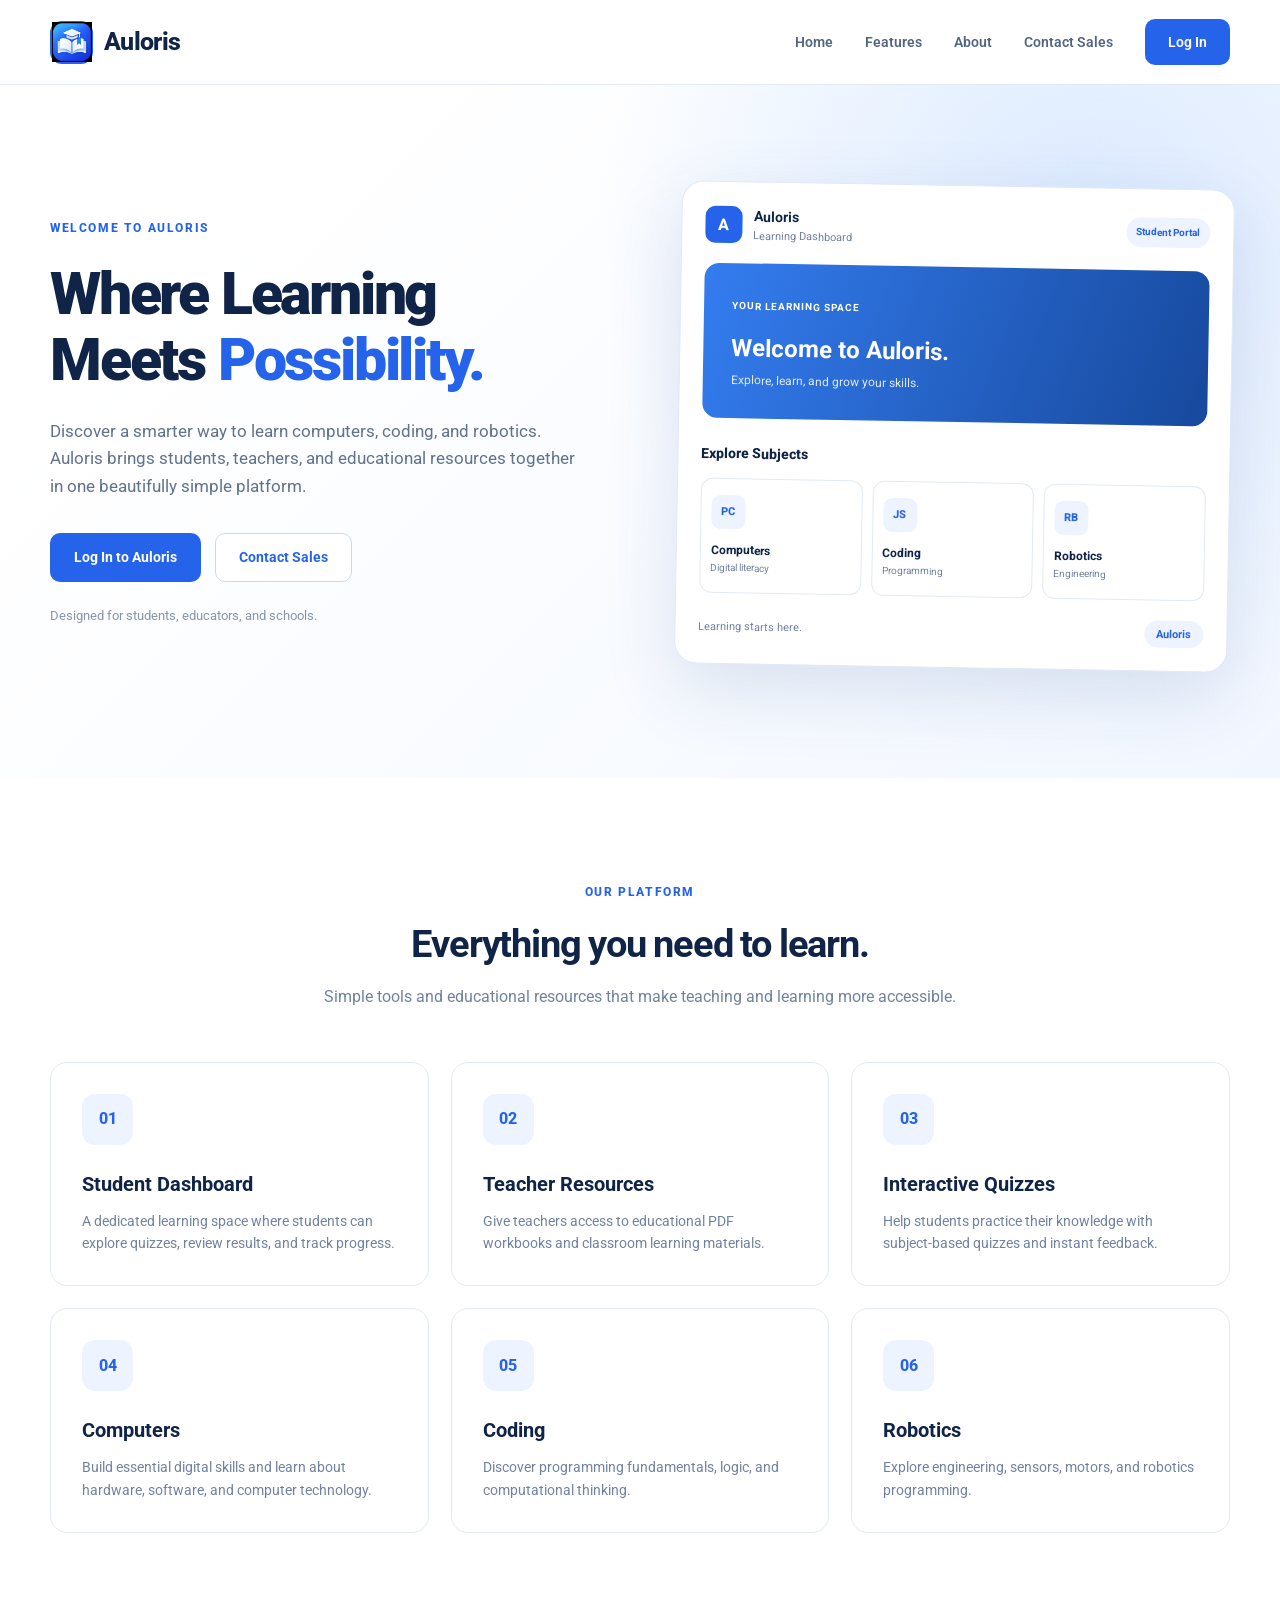
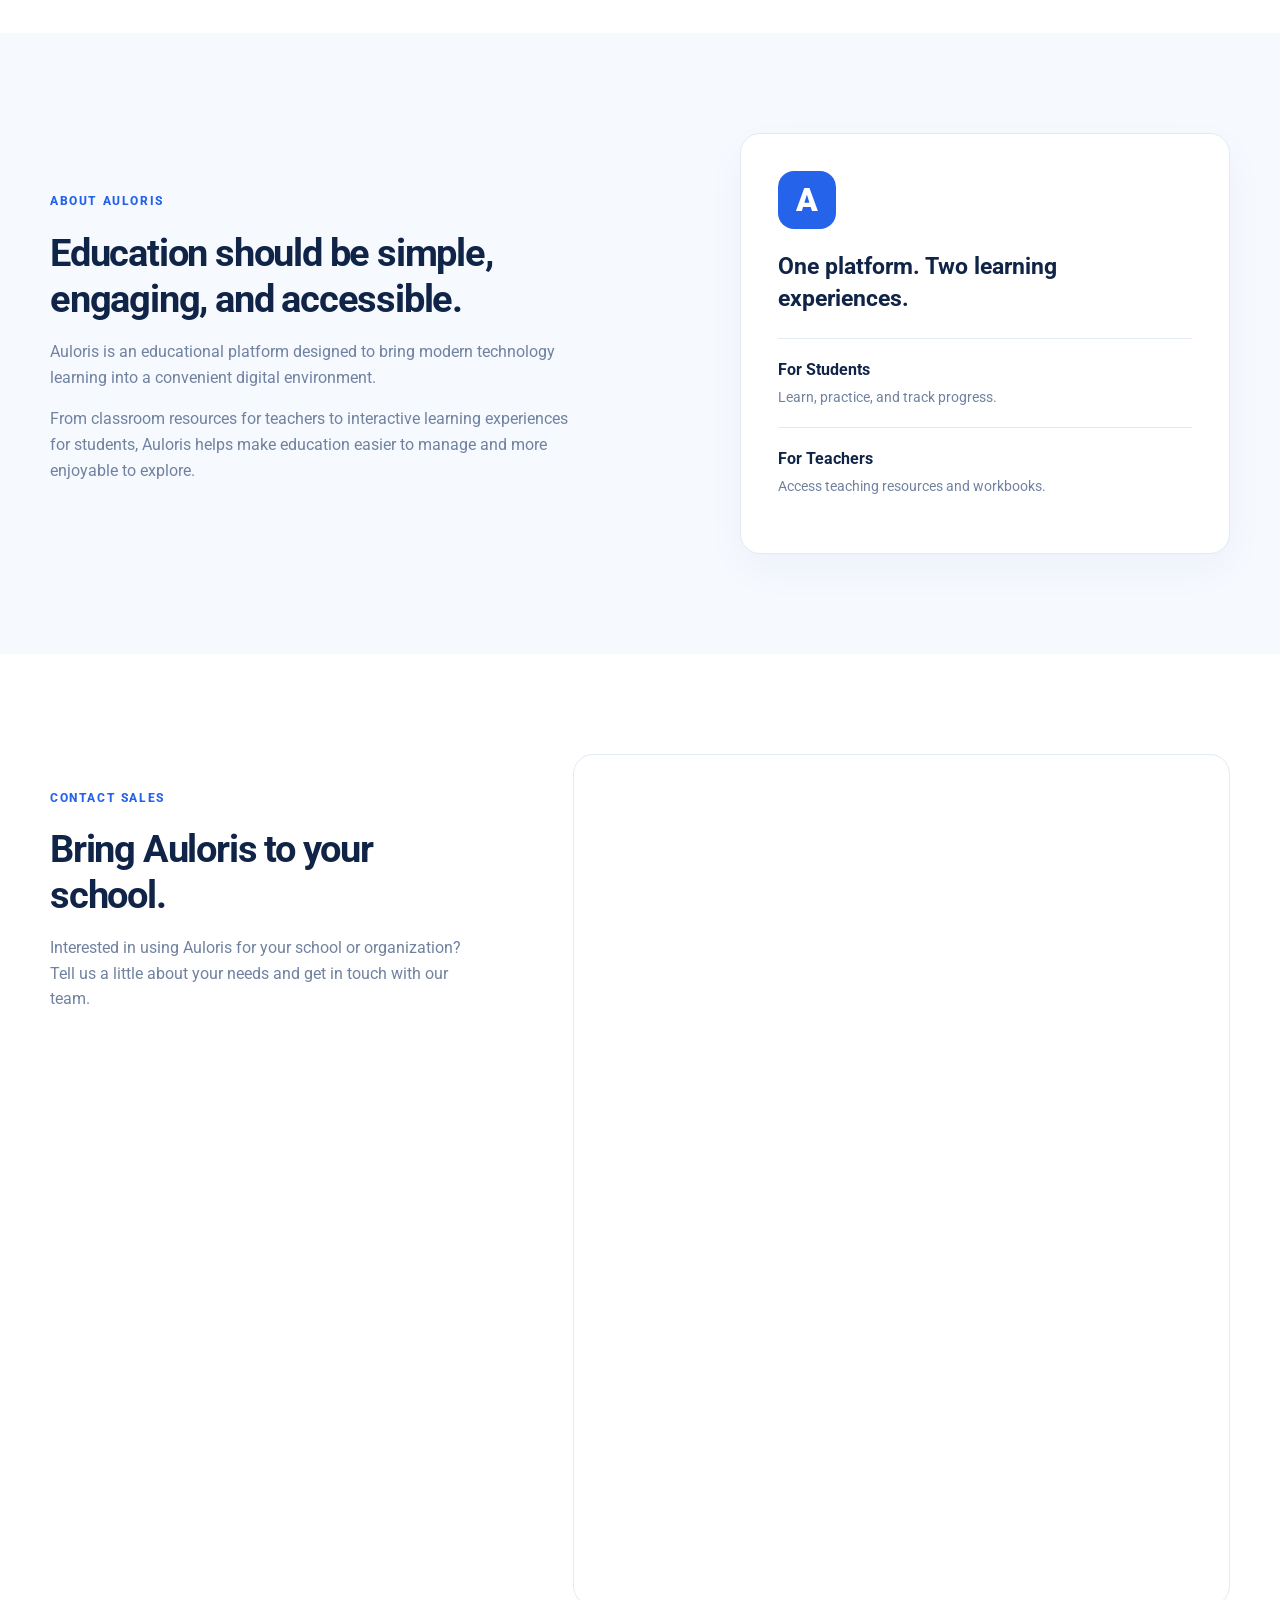
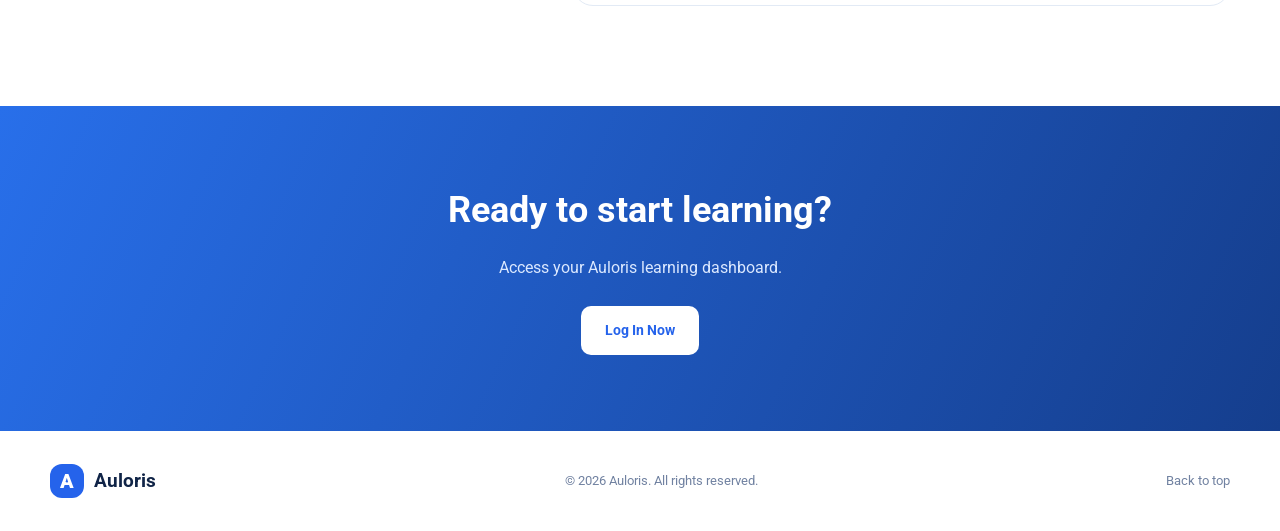
==== index.html @ d4963012 "Initial Commit" ====
<!doctype html>
<html lang="en">
  <head>
    <meta charset="UTF-8" />
    <meta name="viewport" content="width=device-width, initial-scale=1" />
    <meta
      name="description"
      content="Auloris brings computers, coding, and robotics education together in one modern learning platform."
    />

    <link rel="icon" href="favicon.png" type="image/png" />
    <title>Auloris - Learning Made Better</title>

    <link rel="preconnect" href="https://fonts.googleapis.com" />
    <link rel="preconnect" href="https://fonts.gstatic.com" crossorigin />
    <link
      href="https://fonts.googleapis.com/css2?family=Roboto:wght@400;500;600;700;800;900&display=swap"
      rel="stylesheet"
    />
    <link rel="stylesheet" href="index.css" />
    <script src="index.js" defer></script>
  </head>
  <body>
    <header class="site-header">
      <div class="container navbar">
        <a class="brand" href="#home">
          <span class="brand-mark">
            <img src="favicon.png" alt="f" width="40" height="40" />
          </span>
          <span>Auloris</span>
        </a>

        <button
          class="menu-toggle"
          id="menuToggle"
          type="button"
          aria-controls="navLinks"
          aria-expanded="false"
        >
          Menu
        </button>

        <nav class="nav-links" id="navLinks" aria-label="Main navigation">
          <a href="#home">Home</a>
          <a href="#features">Features</a>
          <a href="#about">About</a>
          <a href="#contact">Contact Sales</a>
          <a href="login.html" class="nav-login">Log In</a>
        </nav>
      </div>
    </header>

    <main>
      <section class="hero" id="home">
        <div class="container hero-layout">
          <div class="hero-content">
            <span class="eyebrow">WELCOME TO AULORIS</span>
            <h1>Where Learning Meets <span>Possibility.</span></h1>
            <p>
              Discover a smarter way to learn computers, coding, and robotics.
              Auloris brings students, teachers, and educational resources
              together in one beautifully simple platform.
            </p>

            <div class="hero-actions">
              <a class="btn btn-primary" href="login.html">
                Log In to Auloris
              </a>
              <a class="btn btn-outline" href="#contact"> Contact Sales </a>
            </div>

            <p class="hero-caption">
              Designed for students, educators, and schools.
            </p>
          </div>

          <div
            class="dashboard-preview"
            aria-label="Illustration of the Auloris learning dashboard"
          >
            <div class="preview-header">
              <span class="preview-logo">A</span>
              <div>
                <strong>Auloris</strong>
                <small>Learning Dashboard</small>
              </div>
              <span class="preview-status">Student Portal</span>
            </div>

            <div class="preview-welcome">
              <small>YOUR LEARNING SPACE</small>
              <h3>Welcome to Auloris.</h3>
              <p>Explore, learn, and grow your skills.</p>
            </div>

            <div class="preview-heading">Explore Subjects</div>
            <div class="preview-grid">
              <div class="preview-subject">
                <span class="preview-subject-icon">PC</span>
                <strong>Computers</strong>
                <small>Digital literacy</small>
              </div>
              <div class="preview-subject">
                <span class="preview-subject-icon">JS</span>
                <strong>Coding</strong>
                <small>Programming</small>
              </div>
              <div class="preview-subject">
                <span class="preview-subject-icon">RB</span>
                <strong>Robotics</strong>
                <small>Engineering</small>
              </div>
            </div>

            <div class="preview-footer">
              <span>Learning starts here.</span>
              <span class="preview-pill">Auloris</span>
            </div>
          </div>
        </div>
      </section>

      <section class="features section" id="features">
        <div class="container">
          <div class="section-intro">
            <span class="eyebrow">OUR PLATFORM</span>
            <h2>Everything you need to learn.</h2>
            <p>
              Simple tools and educational resources that make teaching and
              learning more accessible.
            </p>
          </div>

          <div class="feature-grid">
            <article class="feature-card">
              <div class="feature-icon">01</div>
              <h3>Student Dashboard</h3>
              <p>
                A dedicated learning space where students can explore quizzes,
                review results, and track progress.
              </p>
            </article>

            <article class="feature-card">
              <div class="feature-icon">02</div>
              <h3>Teacher Resources</h3>
              <p>
                Give teachers access to educational PDF workbooks and classroom
                learning materials.
              </p>
            </article>

            <article class="feature-card">
              <div class="feature-icon">03</div>
              <h3>Interactive Quizzes</h3>
              <p>
                Help students practice their knowledge with subject-based
                quizzes and instant feedback.
              </p>
            </article>

            <article class="feature-card">
              <div class="feature-icon">04</div>
              <h3>Computers</h3>
              <p>
                Build essential digital skills and learn about hardware,
                software, and computer technology.
              </p>
            </article>

            <article class="feature-card">
              <div class="feature-icon">05</div>
              <h3>Coding</h3>
              <p>
                Discover programming fundamentals, logic, and computational
                thinking.
              </p>
            </article>

            <article class="feature-card">
              <div class="feature-icon">06</div>
              <h3>Robotics</h3>
              <p>
                Explore engineering, sensors, motors, and robotics programming.
              </p>
            </article>
          </div>
        </div>
      </section>

      <section class="about section" id="about">
        <div class="container about-layout">
          <div>
            <span class="eyebrow">ABOUT AULORIS</span>
            <h2>Education should be simple, engaging, and accessible.</h2>
            <p>
              Auloris is an educational platform designed to bring modern
              technology learning into a convenient digital environment.
            </p>
            <p>
              From classroom resources for teachers to interactive learning
              experiences for students, Auloris helps make education easier to
              manage and more enjoyable to explore.
            </p>
          </div>

          <div class="about-panel">
            <div class="about-panel-mark">A</div>
            <h3>One platform. Two learning experiences.</h3>
            <div class="about-role">
              <strong>For Students</strong>
              <span>Learn, practice, and track progress.</span>
            </div>
            <div class="about-role">
              <strong>For Teachers</strong>
              <span>Access teaching resources and workbooks.</span>
            </div>
          </div>
        </div>
      </section>

      <section class="contact section" id="contact">
        <div class="container contact-layout">
          <div class="contact-copy">
            <span class="eyebrow">CONTACT SALES</span>
            <h2>Bring Auloris to your school.</h2>
            <p>
              Interested in using Auloris for your school or organization? Tell
              us a little about your needs and get in touch with our team.
            </p>
          </div>

          <div class="google-form-container">
            <iframe
              src="https://docs.google.com/forms/d/e/1FAIpQLSdR99FXK2ctYrudEVYdhGEdjVnG8lydR7zSAniWCj53tkFxpQ/viewform?usp=dialog"
              title="Auloris Contact Sales Form"
              width="100%"
              height="850"
              frameborder="0"
              marginheight="0"
              marginwidth="0"
              loading="lazy"
            >
              Loading…
            </iframe>
          </div>
        </div>
      </section>

      <section class="bottom-cta">
        <div class="container">
          <h2>Ready to start learning?</h2>
          <p>Access your Auloris learning dashboard.</p>
          <a href="login.html" class="btn btn-light">Log In Now</a>
        </div>
      </section>
    </main>

    <footer class="footer">
      <div class="container footer-layout">
        <div class="footer-brand">
          <span class="brand-mark">A</span>
          <strong>Auloris</strong>
        </div>
        <p>&copy; <span id="year"></span> Auloris. All rights reserved.</p>
        <a href="#home">Back to top</a>
      </div>
    </footer>
  </body>
</html>
---- index.css ----
:root {
  --primary: #2563eb;
  --primary-dark: #174ca7;
  --navy: #102447;
  --text: #253653;
  --muted: #7182a1;
  --background: #f6f9fe;
  --border: #e2eaf5;
  --white: #ffffff;
}

* {
  box-sizing: border-box;
}

html {
  scroll-behavior: smooth;
  scroll-padding-top: 95px;
}

body {
  margin: 0;
  background: var(--white);
  color: var(--navy);
  font-family: "Roboto", sans-serif;
  line-height: 1.6;
}

a {
  text-decoration: none;
  color: inherit;
}

button,
input,
select,
textarea {
  font: inherit;
}

button {
  cursor: pointer;
}

.container {
  width: min(1180px, calc(100% - 48px));
  margin: auto;
}

.site-header {
  position: sticky;
  top: 0;
  z-index: 100;
  background: rgba(255, 255, 255, 0.97);
  border-bottom: 1px solid var(--border);
  backdrop-filter: blur(12px);
}

.navbar {
  min-height: 84px;
  display: flex;
  justify-content: space-between;
  align-items: center;
  gap: 30px;
}

.brand {
  display: flex;
  align-items: center;
  gap: 11px;
  font-size: 25px;
  font-weight: 800;
  letter-spacing: -0.7px;
}

.brand-mark {
  display: grid;
  place-items: center;
  width: 43px;
  height: 43px;
  background: var(--primary);
  color: white;
  border-radius: 12px;
  font-size: 25px;
  font-weight: 900;
}

.nav-links {
  display: flex;
  align-items: center;
  gap: 32px;
}

.nav-links > a {
  color: #526583;
  font-weight: 600;
  font-size: 14px;
  transition: color 0.2s;
}

.nav-links > a:hover {
  color: var(--primary);
}

.nav-links .nav-login {
  background: var(--primary);
  color: white;
  padding: 12px 23px;
  border-radius: 10px;
}

.nav-links .nav-login:hover {
  color: white;
  background: var(--primary-dark);
}

.menu-toggle {
  display: none;
  border: 1px solid var(--border);
  background: white;
  border-radius: 9px;
  padding: 9px 15px;
  color: var(--navy);
  font-weight: 700;
}

.hero {
  padding: 100px 0 110px;
  background:
    radial-gradient(circle at 85% 20%, #dceaff 0, transparent 40%),
    linear-gradient(135deg, #ffffff 20%, #f2f7ff 100%);
  overflow: hidden;
}

.hero-layout {
  display: grid;
  grid-template-columns: 1fr 1fr;
  gap: 75px;
  align-items: center;
}

.eyebrow {
  color: var(--primary);
  font-weight: 800;
  font-size: 12px;
  letter-spacing: 1.6px;
}

.hero h1 {
  font-size: clamp(42px, 4.6vw, 64px);
  letter-spacing: -2.2px;
  line-height: 1.12;
  margin: 22px 0 25px;
  font-weight: 900;
}

.hero h1 span {
  color: var(--primary);
}

.hero-content > p {
  font-size: 17px;
  color: #60728e;
  max-width: 530px;
}

.hero-actions {
  display: flex;
  gap: 14px;
  flex-wrap: wrap;
  margin-top: 33px;
}

.btn {
  display: inline-flex;
  justify-content: center;
  align-items: center;
  min-height: 49px;
  border: 1px solid transparent;
  border-radius: 10px;
  padding: 12px 23px;
  font-size: 14px;
  font-weight: 700;
  transition: 0.2s;
}

.btn-primary {
  background: var(--primary);
  color: white;
}

.btn-primary:hover {
  background: var(--primary-dark);
  transform: translateY(-2px);
}

.btn-outline {
  background: white;
  border-color: #cbd9ee;
  color: var(--primary);
}

.btn-outline:hover {
  background: #edf4ff;
}

.hero-content .hero-caption {
  font-size: 13px;
  margin-top: 24px;
  color: #8795ac;
}

.dashboard-preview {
  background: white;
  padding: 23px;
  border: 1px solid #e0e9f7;
  border-radius: 22px;
  box-shadow: 0 25px 75px rgba(33, 75, 145, 0.14);
  transform: rotate(1deg);
}

.preview-header {
  display: flex;
  align-items: center;
  gap: 11px;
  padding-bottom: 18px;
}

.preview-logo {
  display: grid;
  place-items: center;
  width: 37px;
  height: 37px;
  border-radius: 10px;
  background: var(--primary);
  color: white;
  font-weight: 800;
}

.preview-header strong,
.preview-header small {
  display: block;
}

.preview-header strong {
  font-size: 14px;
}

.preview-header small {
  font-size: 11px;
  color: var(--muted);
}

.preview-status {
  margin-left: auto;
  font-size: 10px;
  background: #eef4ff;
  color: var(--primary);
  padding: 7px 10px;
  border-radius: 20px;
  font-weight: 700;
}

.preview-welcome {
  padding: 28px;
  border-radius: 15px;
  background: linear-gradient(110deg, #347df0, #17499d);
  color: white;
}

.preview-welcome small {
  font-size: 10px;
  letter-spacing: 1px;
  font-weight: 700;
}

.preview-welcome h3 {
  margin: 12px 0 4px;
  font-size: 24px;
}

.preview-welcome p {
  margin: 0;
  font-size: 12px;
  color: #dfeaff;
}

.preview-heading {
  font-size: 14px;
  font-weight: 800;
  margin: 24px 0 13px;
}

.preview-grid {
  display: grid;
  grid-template-columns: repeat(3, minmax(0, 1fr));
  gap: 10px;
}

.preview-subject {
  padding: 16px 10px;
  border: 1px solid var(--border);
  border-radius: 12px;
  min-width: 0;
}

.preview-subject-icon {
  display: grid;
  place-items: center;
  width: 34px;
  height: 34px;
  background: #edf3ff;
  color: var(--primary);
  border-radius: 9px;
  font-weight: 800;
  font-size: 11px;
  margin-bottom: 12px;
}

.preview-subject strong,
.preview-subject small {
  display: block;
}

.preview-subject strong {
  font-size: 12px;
}

.preview-subject small {
  color: var(--muted);
  font-size: 10px;
}

.preview-footer {
  display: flex;
  justify-content: space-between;
  align-items: center;
  margin-top: 20px;
  color: var(--muted);
  font-size: 11px;
}

.preview-pill {
  color: var(--primary);
  background: #edf3ff;
  border-radius: 20px;
  padding: 5px 12px;
  font-weight: 700;
}

.section {
  padding: 100px 0;
}

.features {
  background: white;
}

.section-intro {
  text-align: center;
  max-width: 650px;
  margin: 0 auto 52px;
}

.section-intro h2,
.about h2,
.contact h2 {
  font-size: clamp(30px, 3vw, 42px);
  line-height: 1.2;
  letter-spacing: -1.2px;
  margin: 17px 0;
}

.section-intro p,
.about p,
.contact-copy p {
  color: var(--muted);
  font-size: 16px;
}

.feature-grid {
  display: grid;
  grid-template-columns: repeat(3, minmax(0, 1fr));
  gap: 22px;
}

.feature-card {
  padding: 31px;
  border: 1px solid var(--border);
  border-radius: 17px;
  background: white;
  transition: 0.2s;
}

.feature-card:hover {
  border-color: #a9c7fa;
  transform: translateY(-4px);
  box-shadow: 0 15px 35px rgba(24, 75, 145, 0.07);
}

.feature-icon {
  width: 51px;
  height: 51px;
  display: grid;
  place-items: center;
  background: #edf3ff;
  color: var(--primary);
  font-weight: 800;
  border-radius: 13px;
}

.feature-card h3 {
  margin: 23px 0 10px;
  font-size: 20px;
}

.feature-card p {
  margin: 0;
  font-size: 14px;
  color: var(--muted);
}

.about {
  background: var(--background);
}

.about-layout {
  display: grid;
  grid-template-columns: 1.1fr 0.9fr;
  gap: 90px;
  align-items: center;
}

.about-layout > div:first-child p {
  max-width: 540px;
}

.about-panel {
  padding: 37px;
  background: white;
  border: 1px solid var(--border);
  border-radius: 20px;
  box-shadow: 0 15px 40px rgba(20, 70, 140, 0.04);
}

.about-panel-mark {
  width: 58px;
  height: 58px;
  display: grid;
  place-items: center;
  border-radius: 16px;
  background: var(--primary);
  color: white;
  font-size: 32px;
  font-weight: 900;
}

.about-panel h3 {
  font-size: 23px;
  line-height: 1.4;
  margin: 22px 0;
}

.about-role {
  border-top: 1px solid var(--border);
  padding: 18px 0;
}

.about-role strong,
.about-role span {
  display: block;
}

.about-role span {
  color: var(--muted);
  font-size: 14px;
  margin-top: 4px;
}

.contact {
  background: white;
}

.contact-layout {
  display: grid;
  grid-template-columns: 0.8fr 1.2fr;
  gap: 85px;
  align-items: start;
}

.contact-copy {
  padding-top: 30px;
}

.contact-form {
  background: white;
  border: 1px solid var(--border);
  box-shadow: 0 15px 55px rgba(28, 73, 137, 0.08);
  border-radius: 20px;
  padding: 35px;
}

.contact-form h3 {
  font-size: 25px;
  margin: 0 0 5px;
}

.contact-form > p {
  color: var(--muted);
  margin: 0 0 27px;
}

.form-row {
  display: grid;
  grid-template-columns: 1fr 1fr;
  gap: 16px;
}

.field {
  margin-bottom: 20px;
}

.field label {
  display: block;
  font-size: 13px;
  font-weight: 700;
  margin-bottom: 8px;
}

.field input,
.field select,
.field textarea {
  width: 100%;
  padding: 14px;
  border: 1px solid #d9e3f0;
  border-radius: 10px;
  background: #fbfcff;
  color: var(--navy);
  outline: none;
  transition: border-color 0.2s;
}

.field input:focus,
.field select:focus,
.field textarea:focus {
  border-color: var(--primary);
  box-shadow: 0 0 0 3px #2563eb14;
}

.field textarea {
  resize: vertical;
}

.submit-btn {
  width: 100%;
}

.form-status {
  font-size: 13px;
  min-height: 20px;
}

.form-disclaimer {
  color: var(--muted);
  display: block;
  margin-top: 8px;
}

.bottom-cta {
  background: linear-gradient(115deg, #286fea, #153e8d);
  padding: 76px 20px;
  text-align: center;
  color: white;
}

.bottom-cta h2 {
  font-size: 36px;
  margin: 0 0 10px;
}

.bottom-cta p {
  color: #dce9ff;
  margin-bottom: 25px;
}

.btn-light {
  background: white;
  color: var(--primary);
}

.btn-light:hover {
  background: #eaf2ff;
}

.footer {
  padding: 27px 0;
  background: white;
}

.footer-layout {
  display: flex;
  justify-content: space-between;
  align-items: center;
  gap: 20px;
}

.footer-brand {
  display: flex;
  align-items: center;
  gap: 10px;
  font-size: 19px;
}

.footer-brand .brand-mark {
  width: 34px;
  height: 34px;
  font-size: 20px;
}

.footer p,
.footer a {
  color: var(--muted);
  font-size: 13px;
}

@media (max-width: 950px) {
  .hero-layout,
  .about-layout,
  .contact-layout {
    grid-template-columns: 1fr;
    gap: 45px;
  }

  .hero {
    padding: 65px 0;
  }

  .dashboard-preview {
    max-width: 570px;
    transform: none;
  }

  .feature-grid {
    grid-template-columns: repeat(2, minmax(0, 1fr));
  }
}

@media (max-width: 650px) {
  .container {
    width: min(100% - 32px, 1180px);
  }

  .navbar {
    min-height: 72px;
  }

  .menu-toggle {
    display: block;
  }

  .nav-links {
    display: none;
    position: absolute;
    left: 0;
    right: 0;
    top: 72px;
    background: white;
    padding: 20px;
    border-bottom: 1px solid var(--border);
    flex-direction: column;
    align-items: stretch;
    gap: 8px;
  }

  .nav-links.open {
    display: flex;
  }

  .nav-links a {
    padding: 12px;
  }

  .nav-links .nav-login {
    text-align: center;
  }

  .hero h1 {
    font-size: 43px;
  }

  .hero-actions {
    flex-direction: column;
  }

  .hero-actions .btn {
    width: 100%;
  }

  .section {
    padding: 65px 0;
  }

  .feature-grid,
  .form-row {
    grid-template-columns: 1fr;
  }

  .contact-form,
  .about-panel {
    padding: 23px;
  }

  .footer-layout {
    flex-direction: column;
    text-align: center;
  }

  .bottom-cta h2 {
    font-size: 29px;
  }
}

.google-form-container {
  width: 100%;
  background: #ffffff;
  border: 1px solid var(--border);
  border-radius: 20px;
  overflow: hidden;
}

.google-form-container iframe {
  display: block;
  width: 100%;
  min-height: 850px;
  border: none;
}

@media (max-width: 650px) {
  .google-form-container iframe {
    min-height: 1000px;
  }
}
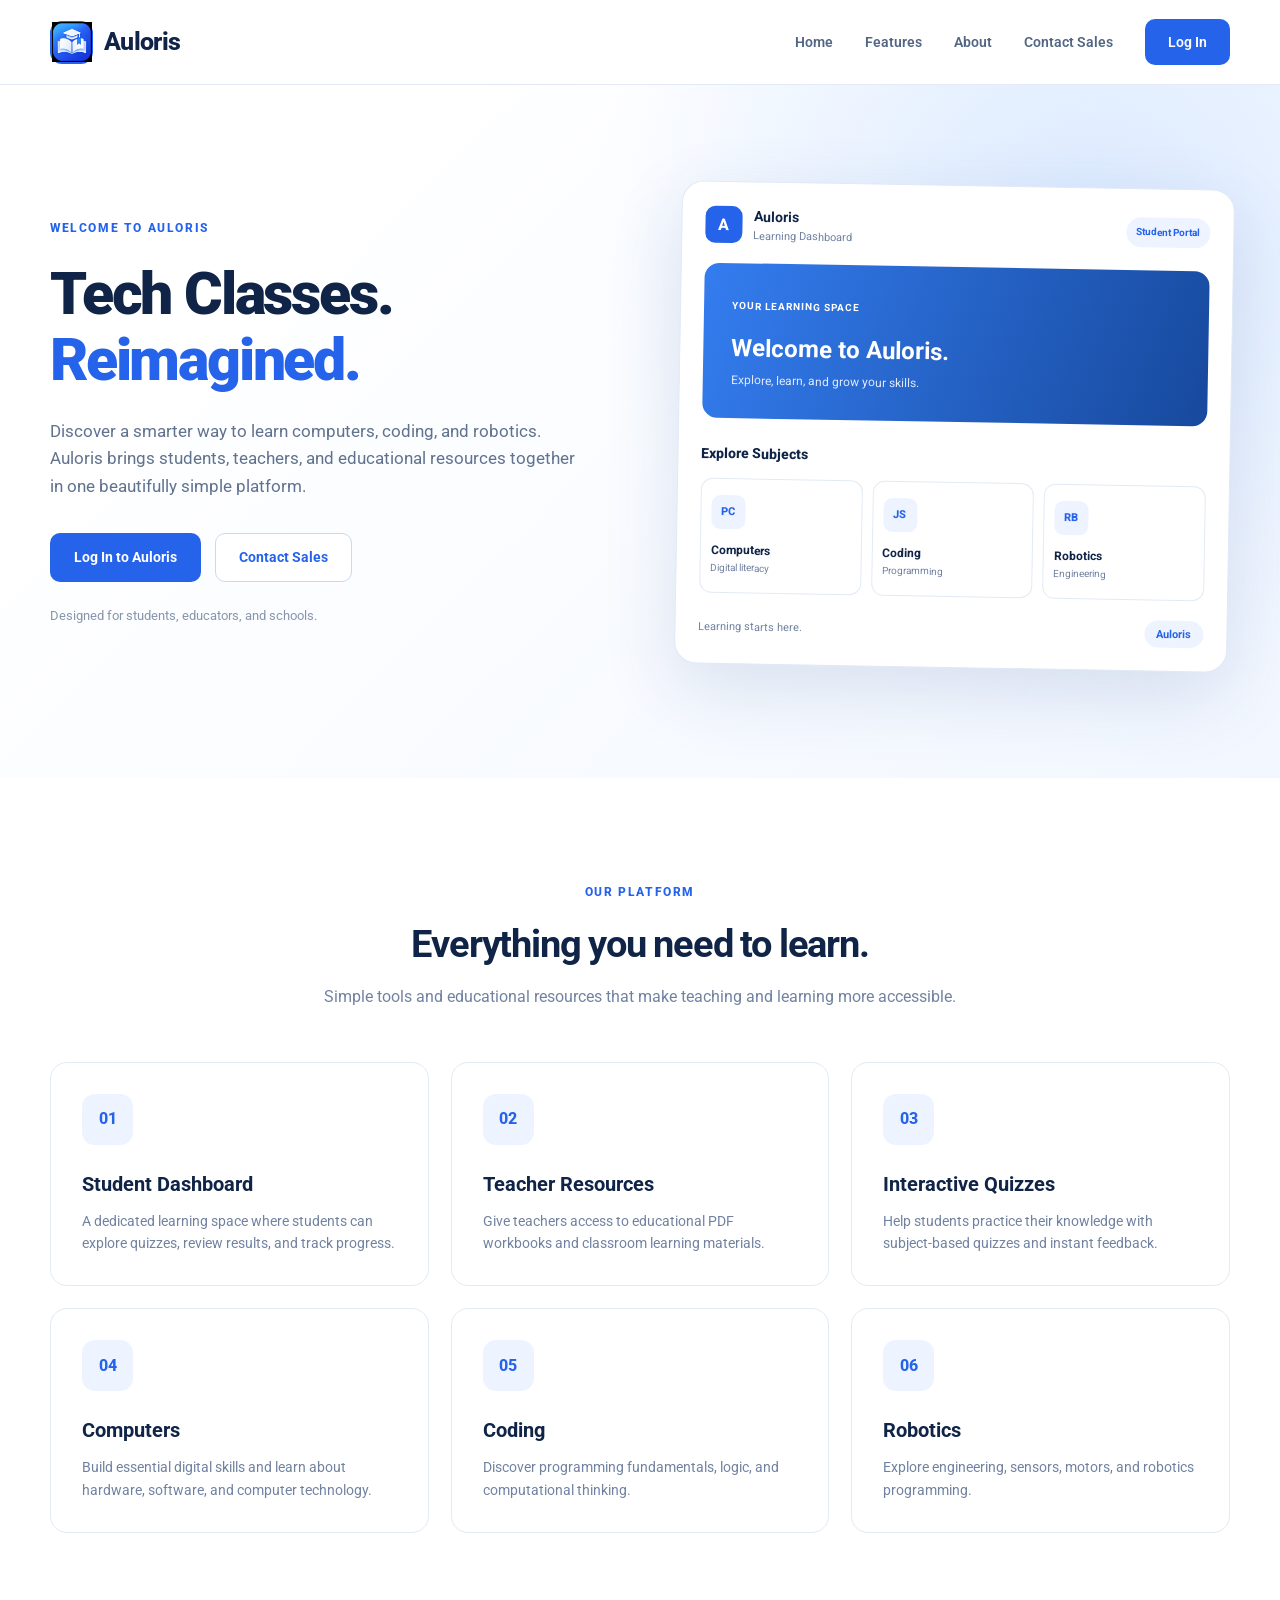
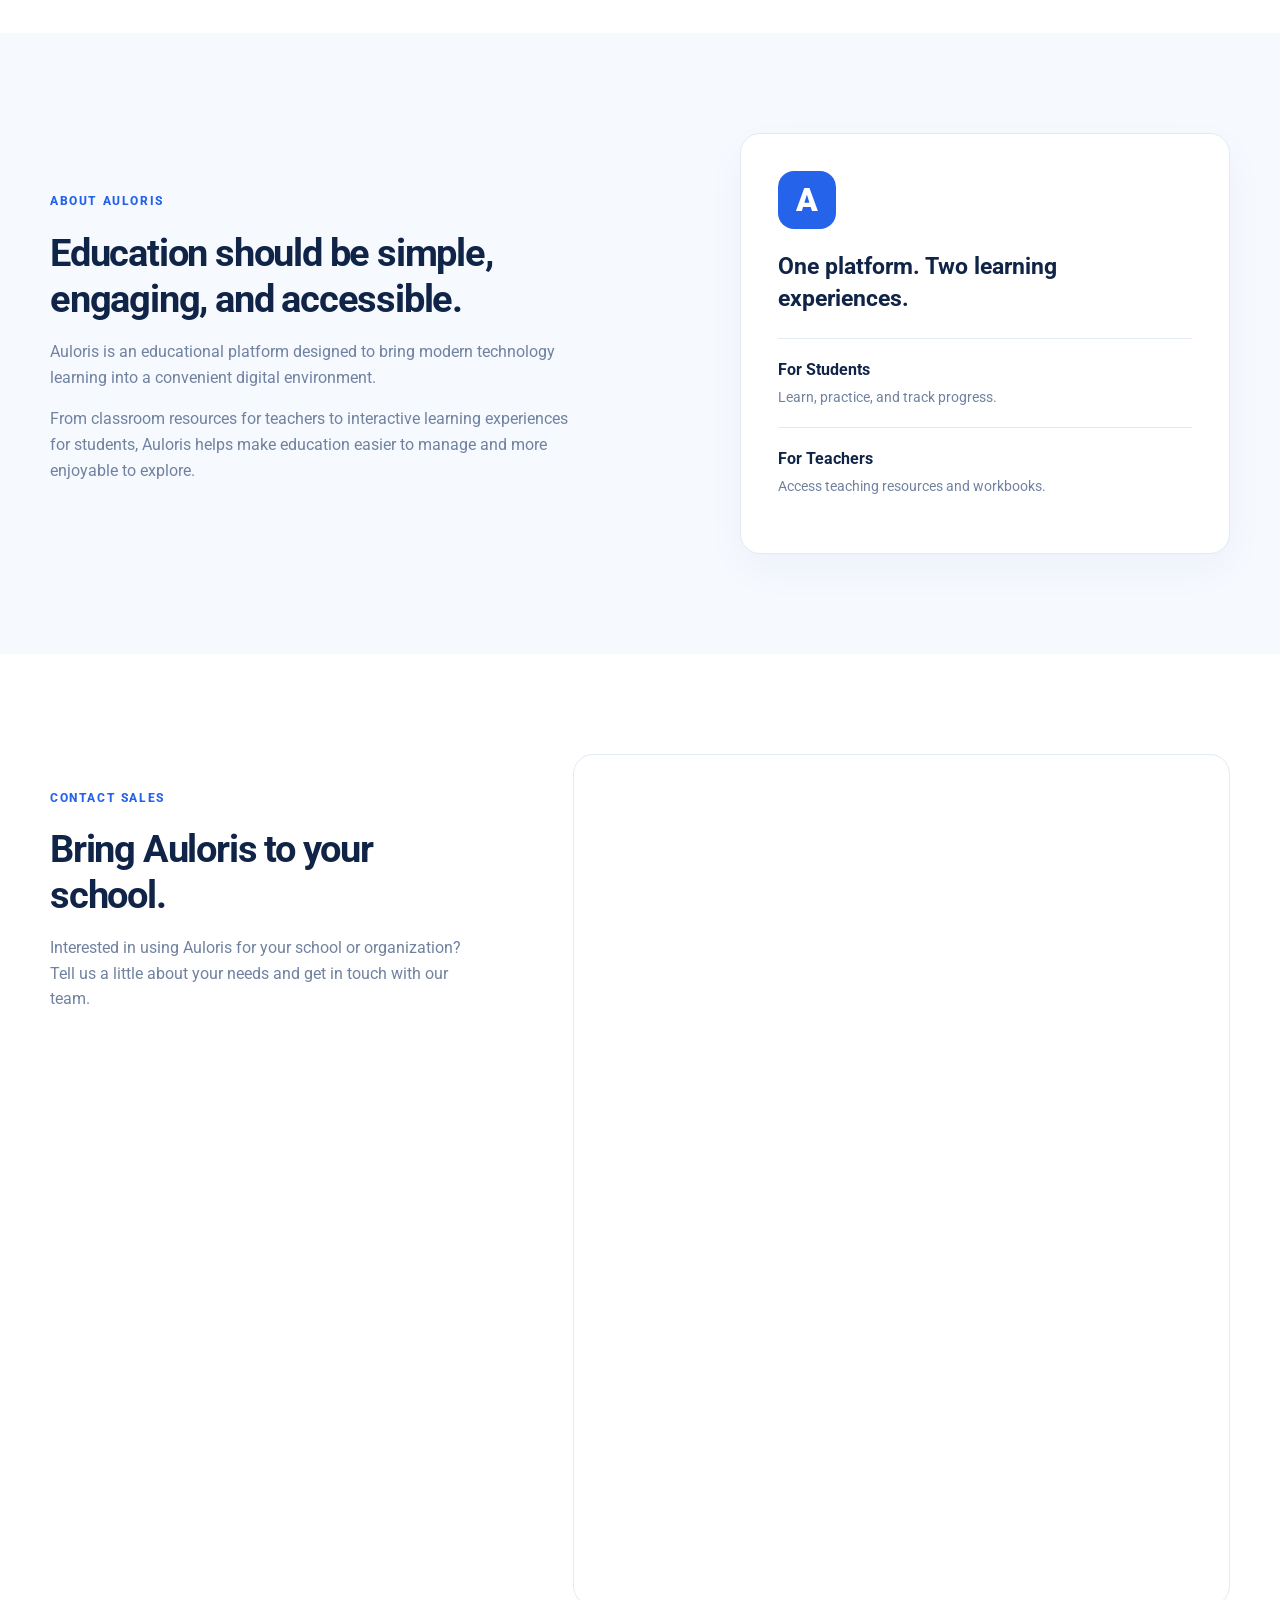
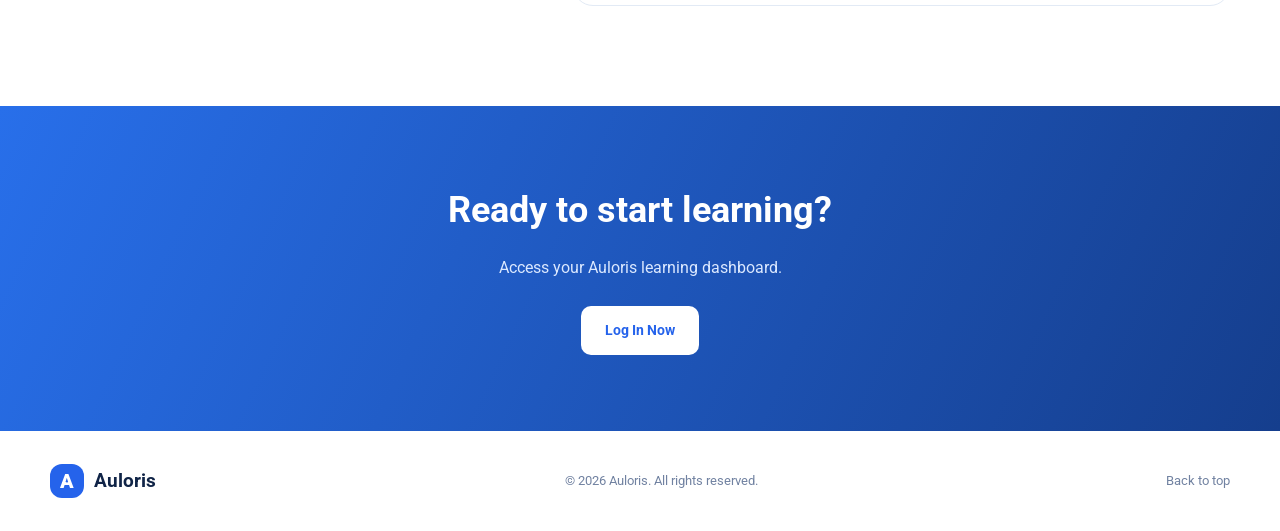
==== commit 436aa559: "Improve dashboard UX and sessions Hide scrollbars, update the hero headline, improve login session h" ====
--- a/index.html
+++ b/index.html
@@ -55,7 +55,7 @@
         <div class="container hero-layout">
           <div class="hero-content">
             <span class="eyebrow">WELCOME TO AULORIS</span>
-            <h1>Where Learning Meets <span>Possibility.</span></h1>
+            <h1>Tech Classes. <span>Reimagined.</span></h1>
             <p>
               Discover a smarter way to learn computers, coding, and robotics.
               Auloris brings students, teachers, and educational resources
--- a/index.css
+++ b/index.css
@@ -13,9 +13,13 @@
   box-sizing: border-box;
 }
 
+/* Hide scrollbars but allow scrolling */
 html {
-  scroll-behavior: smooth;
-  scroll-padding-top: 95px;
+  scrollbar-width: none; /* Firefox */
+}
+
+html::-webkit-scrollbar {
+  display: none; /* Chrome, Edge, Safari */
 }
 
 body {
@@ -55,7 +59,13 @@
   border-bottom: 1px solid var(--border);
   backdrop-filter: blur(12px);
 }
-
+iframe {
+  scrollbar-width: none; /* Firefox */
+}
+
+iframe::-webkit-scrollbar {
+  display: none; /* Chrome, Edge, Safari */
+}
 .navbar {
   min-height: 84px;
   display: flex;
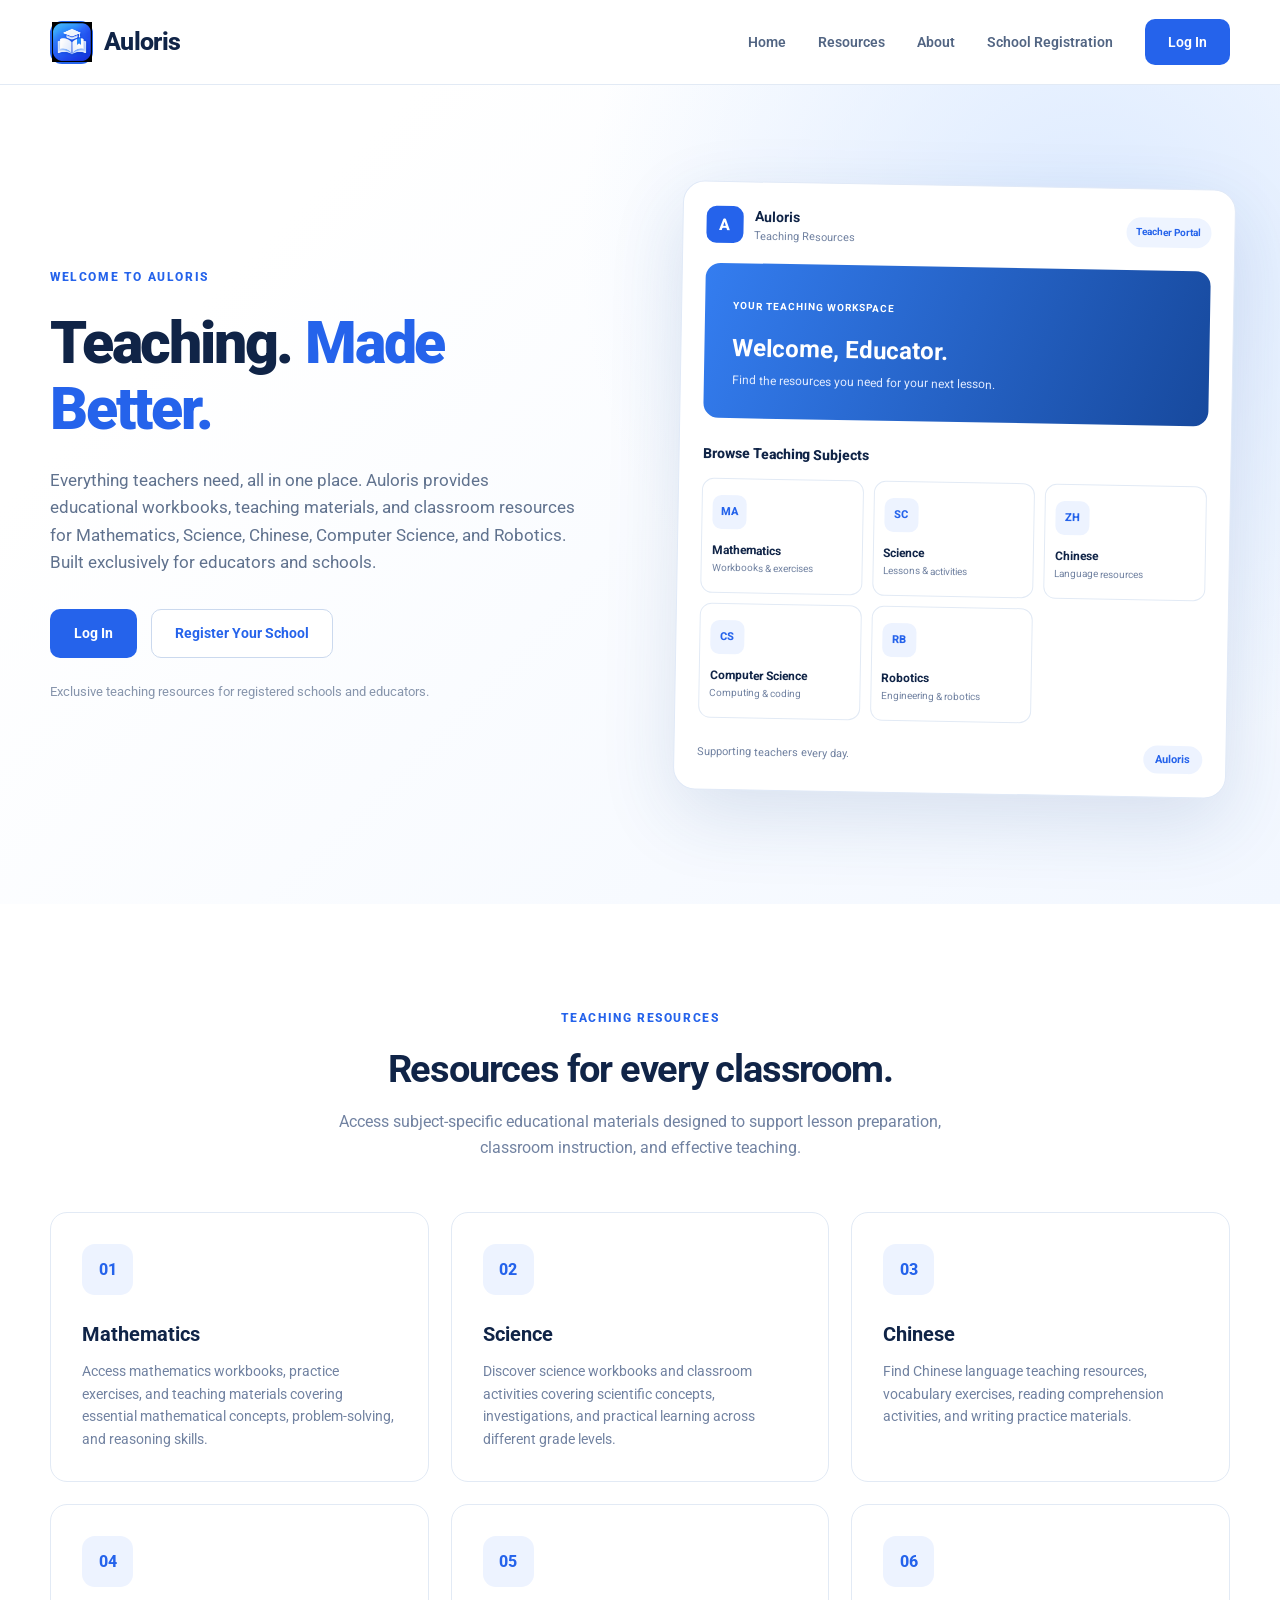
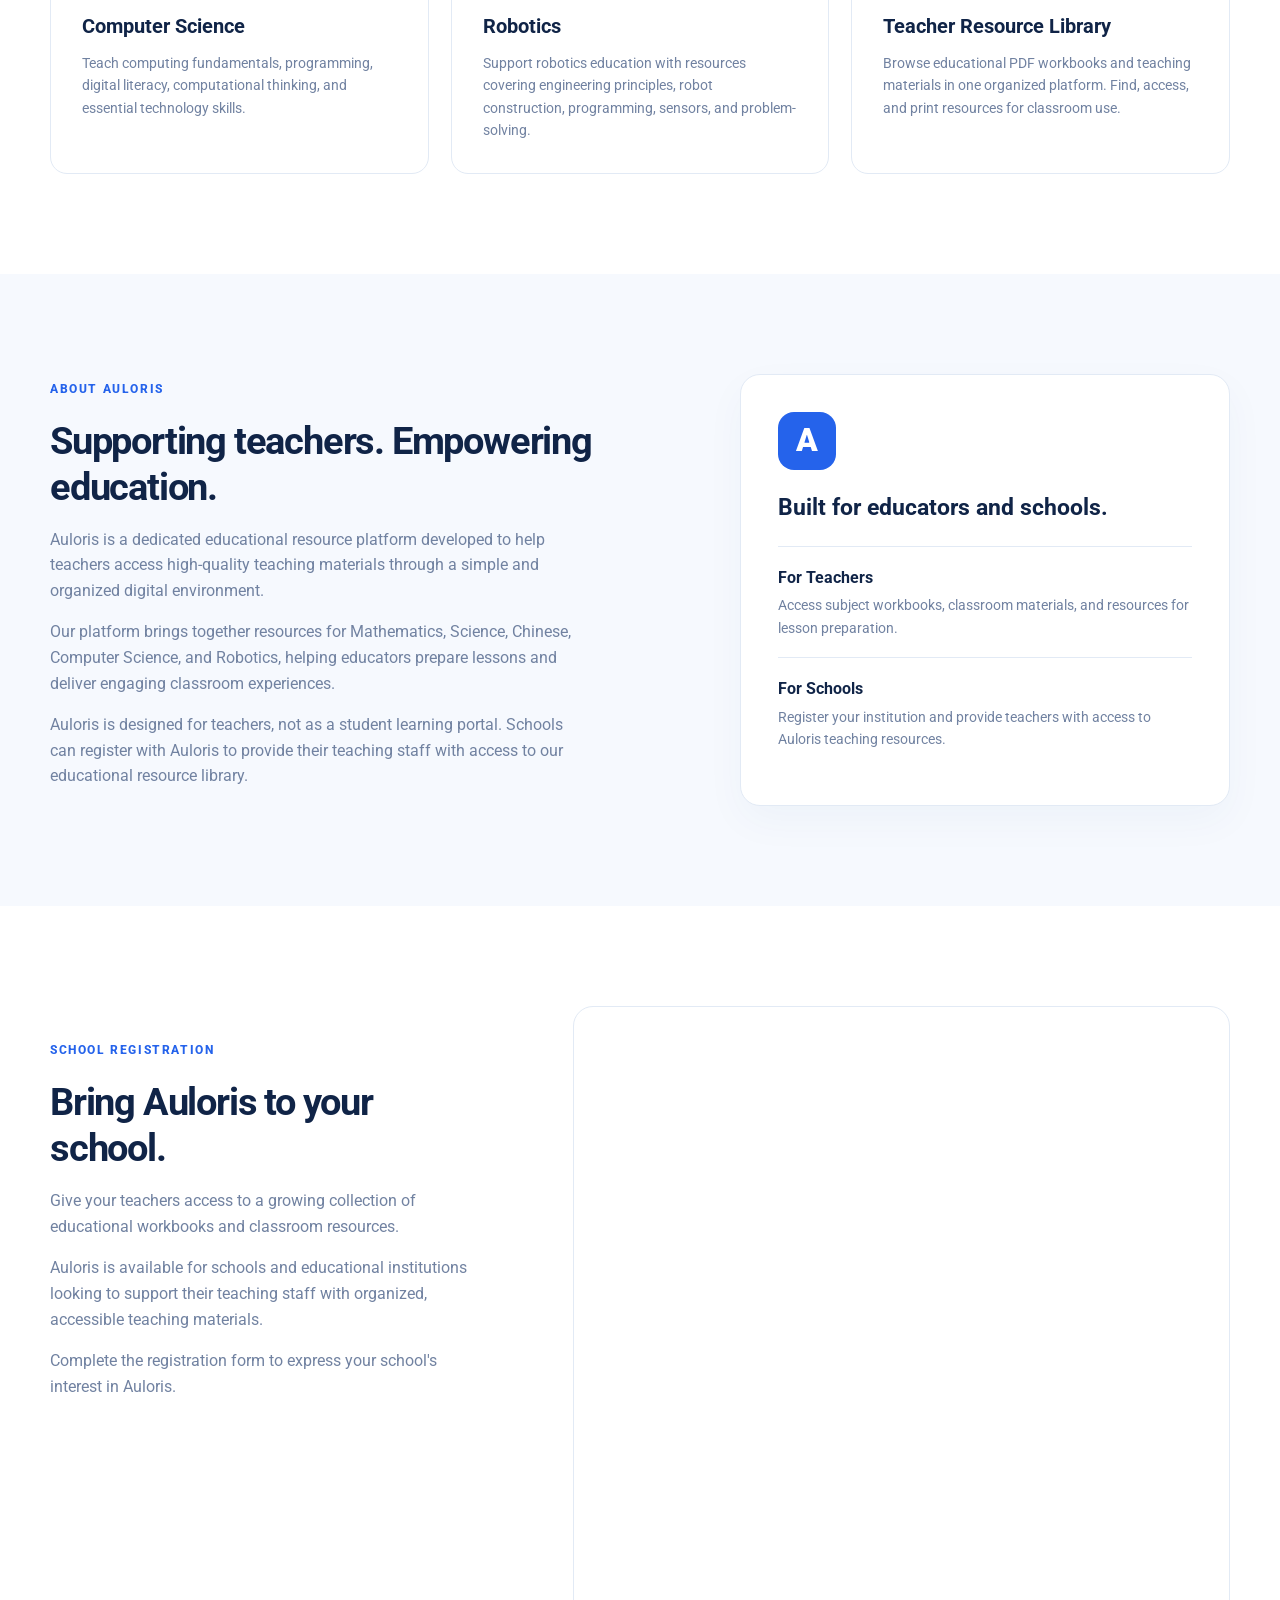
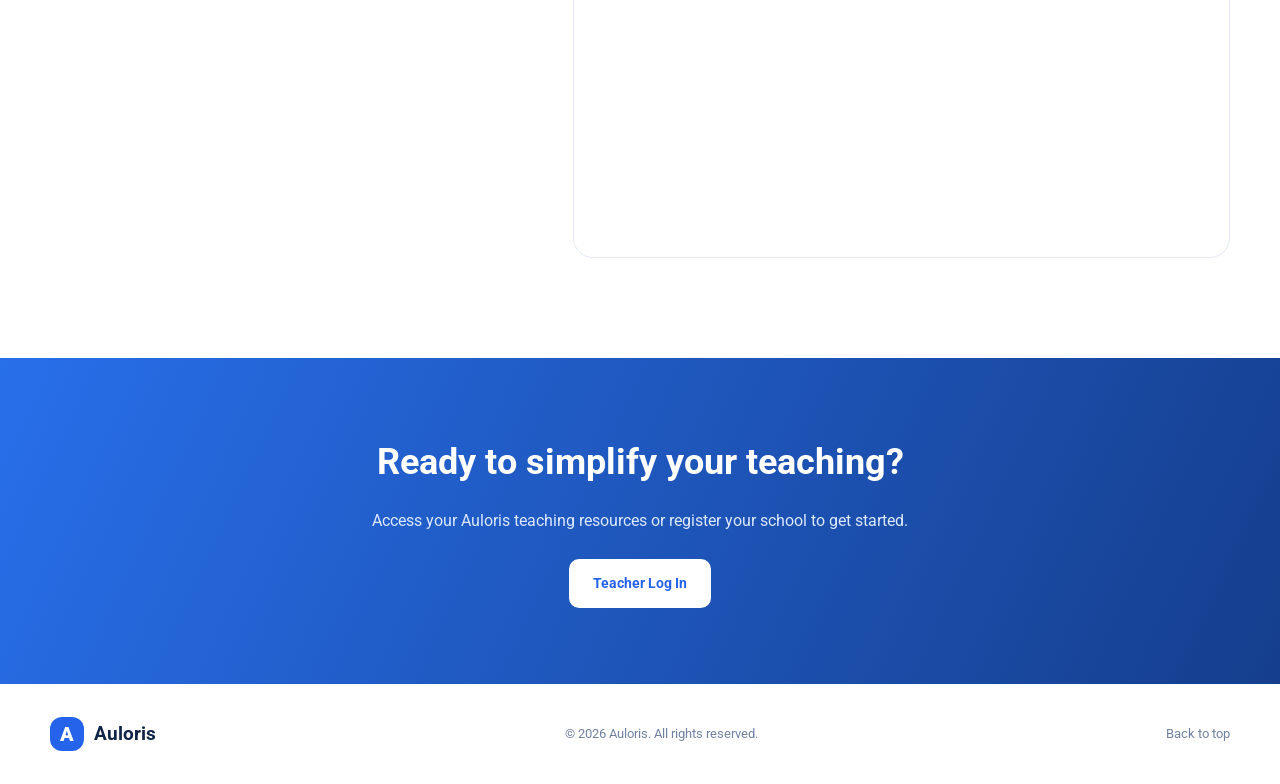
==== commit def100ab: "Discontinued Student Dashboard and transitioned Auloris to a teacher-only platform, focusing on teac" ====
--- a/index.html
+++ b/index.html
@@ -5,11 +5,11 @@
     <meta name="viewport" content="width=device-width, initial-scale=1" />
     <meta
       name="description"
-      content="Auloris brings computers, coding, and robotics education together in one modern learning platform."
+      content="Auloris is a teaching resource platform offering Mathematics, Science, Chinese, Computer Science, and Robotics materials for educators and schools."
     />
 
     <link rel="icon" href="favicon.png" type="image/png" />
-    <title>Auloris - Learning Made Better</title>
+    <title>Auloris - Teaching Made Better</title>
 
     <link rel="preconnect" href="https://fonts.googleapis.com" />
     <link rel="preconnect" href="https://fonts.gstatic.com" crossorigin />
@@ -25,7 +25,7 @@
       <div class="container navbar">
         <a class="brand" href="#home">
           <span class="brand-mark">
-            <img src="favicon.png" alt="f" width="40" height="40" />
+            <img src="favicon.png" alt="Auloris" width="40" height="40" />
           </span>
           <span>Auloris</span>
         </a>
@@ -42,9 +42,9 @@
 
         <nav class="nav-links" id="navLinks" aria-label="Main navigation">
           <a href="#home">Home</a>
-          <a href="#features">Features</a>
+          <a href="#features">Resources</a>
           <a href="#about">About</a>
-          <a href="#contact">Contact Sales</a>
+          <a href="#contact">School Registration</a>
           <a href="login.html" class="nav-login">Log In</a>
         </nav>
       </div>
@@ -55,65 +55,80 @@
         <div class="container hero-layout">
           <div class="hero-content">
             <span class="eyebrow">WELCOME TO AULORIS</span>
-            <h1>Tech Classes. <span>Reimagined.</span></h1>
-            <p>
-              Discover a smarter way to learn computers, coding, and robotics.
-              Auloris brings students, teachers, and educational resources
-              together in one beautifully simple platform.
+            <h1>Teaching. <span>Made Better.</span></h1>
+            <p>
+              Everything teachers need, all in one place. Auloris provides
+              educational workbooks, teaching materials, and classroom resources
+              for Mathematics, Science, Chinese, Computer Science, and Robotics.
+              Built exclusively for educators and schools.
             </p>
 
             <div class="hero-actions">
-              <a class="btn btn-primary" href="login.html">
-                Log In to Auloris
+              <a class="btn btn-primary" href="login.html">Log In </a>
+              <a class="btn btn-outline" href="#contact">
+                Register Your School
               </a>
-              <a class="btn btn-outline" href="#contact"> Contact Sales </a>
             </div>
 
             <p class="hero-caption">
-              Designed for students, educators, and schools.
+              Exclusive teaching resources for registered schools and educators.
             </p>
           </div>
 
           <div
             class="dashboard-preview"
-            aria-label="Illustration of the Auloris learning dashboard"
+            aria-label="Preview of the Auloris teacher resource dashboard"
           >
             <div class="preview-header">
               <span class="preview-logo">A</span>
               <div>
                 <strong>Auloris</strong>
-                <small>Learning Dashboard</small>
-              </div>
-              <span class="preview-status">Student Portal</span>
+                <small>Teaching Resources</small>
+              </div>
+              <span class="preview-status">Teacher Portal</span>
             </div>
 
             <div class="preview-welcome">
-              <small>YOUR LEARNING SPACE</small>
-              <h3>Welcome to Auloris.</h3>
-              <p>Explore, learn, and grow your skills.</p>
-            </div>
-
-            <div class="preview-heading">Explore Subjects</div>
+              <small>YOUR TEACHING WORKSPACE</small>
+              <h3>Welcome, Educator.</h3>
+              <p>Find the resources you need for your next lesson.</p>
+            </div>
+
+            <div class="preview-heading">Browse Teaching Subjects</div>
             <div class="preview-grid">
               <div class="preview-subject">
-                <span class="preview-subject-icon">PC</span>
-                <strong>Computers</strong>
-                <small>Digital literacy</small>
-              </div>
-              <div class="preview-subject">
-                <span class="preview-subject-icon">JS</span>
-                <strong>Coding</strong>
-                <small>Programming</small>
-              </div>
+                <span class="preview-subject-icon">MA</span>
+                <strong>Mathematics</strong>
+                <small>Workbooks & exercises</small>
+              </div>
+
+              <div class="preview-subject">
+                <span class="preview-subject-icon">SC</span>
+                <strong>Science</strong>
+                <small>Lessons & activities</small>
+              </div>
+
+              <div class="preview-subject">
+                <span class="preview-subject-icon">ZH</span>
+                <strong>Chinese</strong>
+                <small>Language resources</small>
+              </div>
+
+              <div class="preview-subject">
+                <span class="preview-subject-icon">CS</span>
+                <strong>Computer Science</strong>
+                <small>Computing & coding</small>
+              </div>
+
               <div class="preview-subject">
                 <span class="preview-subject-icon">RB</span>
                 <strong>Robotics</strong>
-                <small>Engineering</small>
+                <small>Engineering & robotics</small>
               </div>
             </div>
 
             <div class="preview-footer">
-              <span>Learning starts here.</span>
+              <span>Supporting teachers every day.</span>
               <span class="preview-pill">Auloris</span>
             </div>
           </div>
@@ -123,65 +138,71 @@
       <section class="features section" id="features">
         <div class="container">
           <div class="section-intro">
-            <span class="eyebrow">OUR PLATFORM</span>
-            <h2>Everything you need to learn.</h2>
-            <p>
-              Simple tools and educational resources that make teaching and
-              learning more accessible.
+            <span class="eyebrow">TEACHING RESOURCES</span>
+            <h2>Resources for every classroom.</h2>
+            <p>
+              Access subject-specific educational materials designed to support
+              lesson preparation, classroom instruction, and effective teaching.
             </p>
           </div>
 
           <div class="feature-grid">
             <article class="feature-card">
               <div class="feature-icon">01</div>
-              <h3>Student Dashboard</h3>
-              <p>
-                A dedicated learning space where students can explore quizzes,
-                review results, and track progress.
+              <h3>Mathematics</h3>
+              <p>
+                Access mathematics workbooks, practice exercises, and teaching
+                materials covering essential mathematical concepts,
+                problem-solving, and reasoning skills.
               </p>
             </article>
 
             <article class="feature-card">
               <div class="feature-icon">02</div>
-              <h3>Teacher Resources</h3>
-              <p>
-                Give teachers access to educational PDF workbooks and classroom
-                learning materials.
+              <h3>Science</h3>
+              <p>
+                Discover science workbooks and classroom activities covering
+                scientific concepts, investigations, and practical learning
+                across different grade levels.
               </p>
             </article>
 
             <article class="feature-card">
               <div class="feature-icon">03</div>
-              <h3>Interactive Quizzes</h3>
-              <p>
-                Help students practice their knowledge with subject-based
-                quizzes and instant feedback.
+              <h3>Chinese</h3>
+              <p>
+                Find Chinese language teaching resources, vocabulary exercises,
+                reading comprehension activities, and writing practice
+                materials.
               </p>
             </article>
 
             <article class="feature-card">
               <div class="feature-icon">04</div>
-              <h3>Computers</h3>
-              <p>
-                Build essential digital skills and learn about hardware,
-                software, and computer technology.
+              <h3>Computer Science</h3>
+              <p>
+                Teach computing fundamentals, programming, digital literacy,
+                computational thinking, and essential technology skills.
               </p>
             </article>
 
             <article class="feature-card">
               <div class="feature-icon">05</div>
-              <h3>Coding</h3>
-              <p>
-                Discover programming fundamentals, logic, and computational
-                thinking.
+              <h3>Robotics</h3>
+              <p>
+                Support robotics education with resources covering engineering
+                principles, robot construction, programming, sensors, and
+                problem-solving.
               </p>
             </article>
 
             <article class="feature-card">
               <div class="feature-icon">06</div>
-              <h3>Robotics</h3>
-              <p>
-                Explore engineering, sensors, motors, and robotics programming.
+              <h3>Teacher Resource Library</h3>
+              <p>
+                Browse educational PDF workbooks and teaching materials in one
+                organized platform. Find, access, and print resources for
+                classroom use.
               </p>
             </article>
           </div>
@@ -192,28 +213,42 @@
         <div class="container about-layout">
           <div>
             <span class="eyebrow">ABOUT AULORIS</span>
-            <h2>Education should be simple, engaging, and accessible.</h2>
-            <p>
-              Auloris is an educational platform designed to bring modern
-              technology learning into a convenient digital environment.
-            </p>
-            <p>
-              From classroom resources for teachers to interactive learning
-              experiences for students, Auloris helps make education easier to
-              manage and more enjoyable to explore.
+            <h2>Supporting teachers. Empowering education.</h2>
+            <p>
+              Auloris is a dedicated educational resource platform developed to
+              help teachers access high-quality teaching materials through a
+              simple and organized digital environment.
+            </p>
+            <p>
+              Our platform brings together resources for Mathematics, Science,
+              Chinese, Computer Science, and Robotics, helping educators prepare
+              lessons and deliver engaging classroom experiences.
+            </p>
+            <p>
+              Auloris is designed for teachers, not as a student learning
+              portal. Schools can register with Auloris to provide their
+              teaching staff with access to our educational resource library.
             </p>
           </div>
 
           <div class="about-panel">
             <div class="about-panel-mark">A</div>
-            <h3>One platform. Two learning experiences.</h3>
-            <div class="about-role">
-              <strong>For Students</strong>
-              <span>Learn, practice, and track progress.</span>
-            </div>
+            <h3>Built for educators and schools.</h3>
+
             <div class="about-role">
               <strong>For Teachers</strong>
-              <span>Access teaching resources and workbooks.</span>
+              <span>
+                Access subject workbooks, classroom materials, and resources for
+                lesson preparation.
+              </span>
+            </div>
+
+            <div class="about-role">
+              <strong>For Schools</strong>
+              <span>
+                Register your institution and provide teachers with access to
+                Auloris teaching resources.
+              </span>
             </div>
           </div>
         </div>
@@ -222,18 +257,27 @@
       <section class="contact section" id="contact">
         <div class="container contact-layout">
           <div class="contact-copy">
-            <span class="eyebrow">CONTACT SALES</span>
+            <span class="eyebrow">SCHOOL REGISTRATION</span>
             <h2>Bring Auloris to your school.</h2>
             <p>
-              Interested in using Auloris for your school or organization? Tell
-              us a little about your needs and get in touch with our team.
+              Give your teachers access to a growing collection of educational
+              workbooks and classroom resources.
+            </p>
+            <p>
+              Auloris is available for schools and educational institutions
+              looking to support their teaching staff with organized, accessible
+              teaching materials.
+            </p>
+            <p>
+              Complete the registration form to express your school's interest
+              in Auloris.
             </p>
           </div>
 
           <div class="google-form-container">
             <iframe
               src="https://docs.google.com/forms/d/e/1FAIpQLSdR99FXK2ctYrudEVYdhGEdjVnG8lydR7zSAniWCj53tkFxpQ/viewform?usp=dialog"
-              title="Auloris Contact Sales Form"
+              title="Auloris School Registration Form"
               width="100%"
               height="850"
               frameborder="0"
@@ -249,9 +293,12 @@
 
       <section class="bottom-cta">
         <div class="container">
-          <h2>Ready to start learning?</h2>
-          <p>Access your Auloris learning dashboard.</p>
-          <a href="login.html" class="btn btn-light">Log In Now</a>
+          <h2>Ready to simplify your teaching?</h2>
+          <p>
+            Access your Auloris teaching resources or register your school to
+            get started.
+          </p>
+          <a href="login.html" class="btn btn-light"> Teacher Log In </a>
         </div>
       </section>
     </main>
